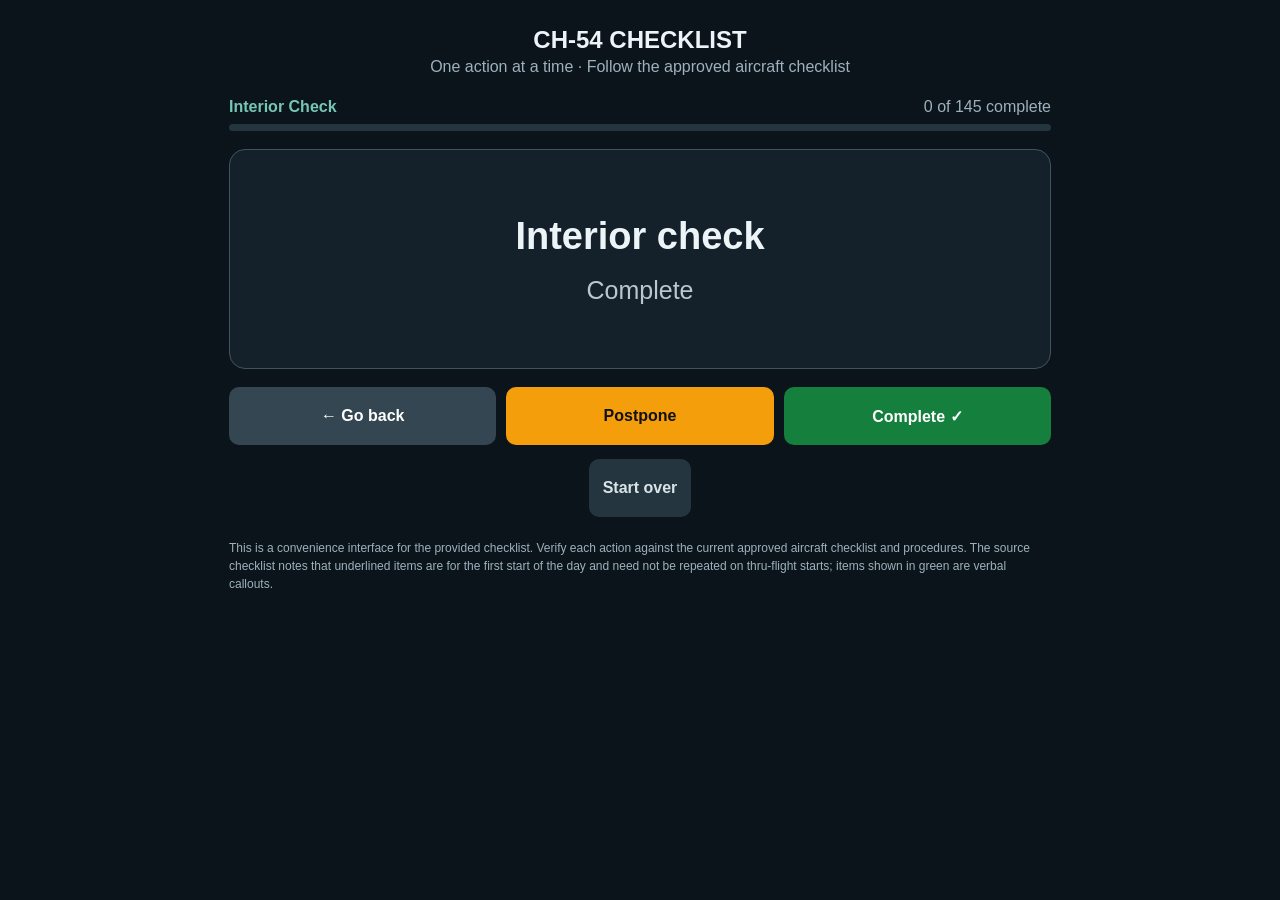
==== Checklist/index.html @ 0c7b8d7f "Publish latest app and checklist updates" ====
<!doctype html>
<html lang="en">
<head>
  <meta charset="utf-8">
  <meta name="viewport" content="width=device-width, initial-scale=1">
  <meta name="theme-color" content="#0c141b">
  <title>CH-54 Aircraft Checklist</title>
  <style>
    *{box-sizing:border-box}body{margin:0;background:#0c141b;color:#edf4f7;font-family:Arial,Helvetica,sans-serif}
    main{min-height:100vh;max-width:850px;margin:auto;padding:18px 14px 34px}
    h1{font-size:24px;text-align:center;margin:8px 0 4px}.subtitle{text-align:center;color:#9db1bc;margin:0}
    .meta{margin:22px 0 8px;display:flex;justify-content:space-between;gap:10px;align-items:center}.section{color:#75c6b8;font-weight:700}.progress{color:#9db1bc}
    .track{height:7px;background:#243540;border-radius:99px;overflow:hidden}.bar{height:100%;width:0;background:#34d399;transition:width .2s}
    .card{background:#14212a;border:1px solid #405460;border-radius:16px;padding:18px;margin:18px 0;min-height:220px;display:flex;flex-direction:column;justify-content:center}
    .item{font-size:clamp(24px,6vw,38px);font-weight:800;line-height:1.25;text-align:center}.action{font-size:clamp(18px,4.5vw,25px);color:#b7c8d0;text-align:center;margin-top:16px}
    .controls{display:grid;grid-template-columns:1fr 1fr 1fr;gap:10px}.controls button,.reset{border:0;border-radius:10px;min-height:58px;font-size:16px;font-weight:800;cursor:pointer}
    .complete{background:#15803d;color:white}.postpone{background:#f59e0b;color:#111}.back{background:#334651;color:white}.controls button:disabled{opacity:.45;cursor:default}
    .reset{display:block;background:#243540;color:#d9e4e9;padding:10px 14px;margin:14px auto 0}
    .postponed-list{margin-top:20px;padding:16px;background:#14212a;border:1px solid #405460;border-radius:12px}.postponed-list h2{font-size:18px;margin:0 0 10px}.postponed-entry{display:flex;align-items:center;justify-content:space-between;gap:12px;padding:10px 0;border-top:1px solid #30434f}.postponed-entry p{margin:0}.postponed-entry small{display:block;color:#aebfc8;margin-top:4px}.postponed-entry button{border:0;border-radius:8px;background:#0f766e;color:white;font-weight:700;padding:10px;cursor:pointer}
    .notice{font-size:12px;line-height:1.5;color:#9db1bc;margin-top:22px}
    @media(max-width:520px){main{padding:14px 10px}.controls{gap:6px}.controls button{font-size:13px;min-height:54px}}
  </style>
</head>
<body>
<main>
  <h1>CH-54 CHECKLIST</h1>
  <p class="subtitle">One action at a time · Follow the approved aircraft checklist</p>
  <div class="meta"><strong id="checkSection" class="section">Ready</strong><span id="checkProgress" class="progress"></span></div>
  <div class="track"><div id="checkProgressBar" class="bar"></div></div>
  <section class="card" aria-live="polite"><div id="checkItem" class="item">Ready to begin?</div><div id="checkAction" class="action">Start the checklist when ready.</div></section>
  <div class="controls"><button class="back" onclick="checkBack()">← Go back</button><button class="postpone" onclick="checkPostpone()">Postpone</button><button class="complete" onclick="checkComplete()">Complete ✓</button></div>
  <button class="reset" onclick="checkReset()">Start over</button>
  <section id="postponedList" class="postponed-list" hidden aria-live="polite"></section>
  <p class="notice">This is a convenience interface for the provided checklist. Verify each action against the current approved aircraft checklist and procedures. The source checklist notes that underlined items are for the first start of the day and need not be repeated on thru-flight starts; items shown in green are verbal callouts.</p>
</main>
<script src="checklist.js"></script>
</body>
</html>
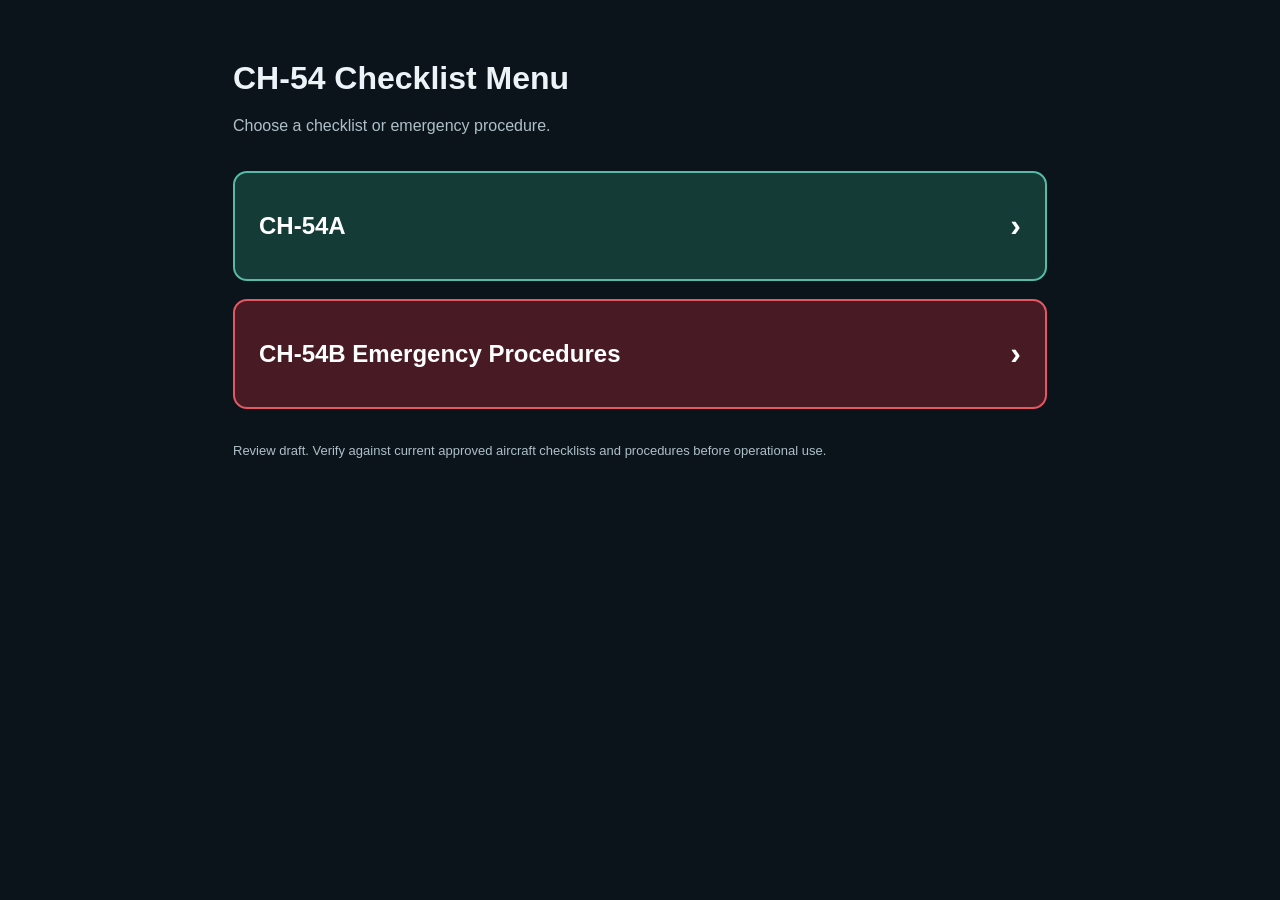
==== commit ba86e34f: "Publish integrated CH-54 performance app and aircraft checklists" ====
--- a/Checklist/index.html
+++ b/Checklist/index.html
@@ -1,39 +1,26 @@
-<!doctype html>
-<html lang="en">
-<head>
-  <meta charset="utf-8">
-  <meta name="viewport" content="width=device-width, initial-scale=1">
-  <meta name="theme-color" content="#0c141b">
-  <title>CH-54 Aircraft Checklist</title>
-  <style>
-    *{box-sizing:border-box}body{margin:0;background:#0c141b;color:#edf4f7;font-family:Arial,Helvetica,sans-serif}
-    main{min-height:100vh;max-width:850px;margin:auto;padding:18px 14px 34px}
-    h1{font-size:24px;text-align:center;margin:8px 0 4px}.subtitle{text-align:center;color:#9db1bc;margin:0}
-    .meta{margin:22px 0 8px;display:flex;justify-content:space-between;gap:10px;align-items:center}.section{color:#75c6b8;font-weight:700}.progress{color:#9db1bc}
-    .track{height:7px;background:#243540;border-radius:99px;overflow:hidden}.bar{height:100%;width:0;background:#34d399;transition:width .2s}
-    .card{background:#14212a;border:1px solid #405460;border-radius:16px;padding:18px;margin:18px 0;min-height:220px;display:flex;flex-direction:column;justify-content:center}
-    .item{font-size:clamp(24px,6vw,38px);font-weight:800;line-height:1.25;text-align:center}.action{font-size:clamp(18px,4.5vw,25px);color:#b7c8d0;text-align:center;margin-top:16px}
-    .controls{display:grid;grid-template-columns:1fr 1fr 1fr;gap:10px}.controls button,.reset{border:0;border-radius:10px;min-height:58px;font-size:16px;font-weight:800;cursor:pointer}
-    .complete{background:#15803d;color:white}.postpone{background:#f59e0b;color:#111}.back{background:#334651;color:white}.controls button:disabled{opacity:.45;cursor:default}
-    .reset{display:block;background:#243540;color:#d9e4e9;padding:10px 14px;margin:14px auto 0}
-    .postponed-list{margin-top:20px;padding:16px;background:#14212a;border:1px solid #405460;border-radius:12px}.postponed-list h2{font-size:18px;margin:0 0 10px}.postponed-entry{display:flex;align-items:center;justify-content:space-between;gap:12px;padding:10px 0;border-top:1px solid #30434f}.postponed-entry p{margin:0}.postponed-entry small{display:block;color:#aebfc8;margin-top:4px}.postponed-entry button{border:0;border-radius:8px;background:#0f766e;color:white;font-weight:700;padding:10px;cursor:pointer}
-    .notice{font-size:12px;line-height:1.5;color:#9db1bc;margin-top:22px}
-    @media(max-width:520px){main{padding:14px 10px}.controls{gap:6px}.controls button{font-size:13px;min-height:54px}}
-  </style>
-</head>
-<body>
-<main>
-  <h1>CH-54 CHECKLIST</h1>
-  <p class="subtitle">One action at a time · Follow the approved aircraft checklist</p>
-  <div class="meta"><strong id="checkSection" class="section">Ready</strong><span id="checkProgress" class="progress"></span></div>
-  <div class="track"><div id="checkProgressBar" class="bar"></div></div>
-  <section class="card" aria-live="polite"><div id="checkItem" class="item">Ready to begin?</div><div id="checkAction" class="action">Start the checklist when ready.</div></section>
-  <div class="controls"><button class="back" onclick="checkBack()">← Go back</button><button class="postpone" onclick="checkPostpone()">Postpone</button><button class="complete" onclick="checkComplete()">Complete ✓</button></div>
-  <button class="reset" onclick="checkReset()">Start over</button>
-  <section id="postponedList" class="postponed-list" hidden aria-live="polite"></section>
-  <p class="notice">This is a convenience interface for the provided checklist. Verify each action against the current approved aircraft checklist and procedures. The source checklist notes that underlined items are for the first start of the day and need not be repeated on thru-flight starts; items shown in green are verbal callouts.</p>
-</main>
-<script src="checklist.js"></script>
-</body>
-</html>
-
+<!doctype html>
+<html lang="en">
+<head>
+<meta charset="utf-8">
+<meta name="viewport" content="width=device-width,initial-scale=1">
+<meta name="theme-color" content="#0c141b">
+<title>CH-54 Checklist Menu</title>
+<style>
+*{box-sizing:border-box}body{margin:0;background:#0c141b;color:#edf4f7;font-family:Arial,Helvetica,sans-serif}main{max-width:850px;margin:auto;padding:36px 18px}h1{font-size:32px;margin:24px 0 12px}p{color:#aebfc8;line-height:1.6}.menu{display:grid;gap:18px;margin-top:32px}.menu a{display:flex;justify-content:space-between;align-items:center;gap:20px;min-height:110px;padding:24px;border-radius:14px;color:white;text-decoration:none;font-size:24px;font-weight:700;line-height:1.4}.normal{background:#153b36;border:2px solid #55bba6}.emergency{background:#481b24;border:2px solid #e55762}a:focus-visible{outline:3px solid #7dd3fc;outline-offset:4px}.arrow{font-size:32px}.notice{font-size:13px;margin-top:32px}@media(max-width:520px){main{padding:24px 14px}.menu a{font-size:21px}}
+</style>
+</head>
+<body>
+<main>
+<h1>CH-54 Checklist Menu</h1>
+<p>Choose a checklist or emergency procedure.</p>
+<nav class="menu" aria-label="Main menu">
+<a class="normal" href="ch54a.html"><span>CH-54A</span><span class="arrow" aria-hidden="true">›</span></a>
+<a class="emergency" href="emergency.html"><span>CH-54B Emergency Procedures</span><span class="arrow" aria-hidden="true">›</span></a>
+</nav>
+<p class="notice">Review draft. Verify against current approved aircraft checklists and procedures before operational use.</p>
+</main>
+<script>
+if ('serviceWorker' in navigator && location.protocol !== 'file:') navigator.serviceWorker.register('../service-worker.js').catch(() => {});
+</script>
+</body>
+</html>
